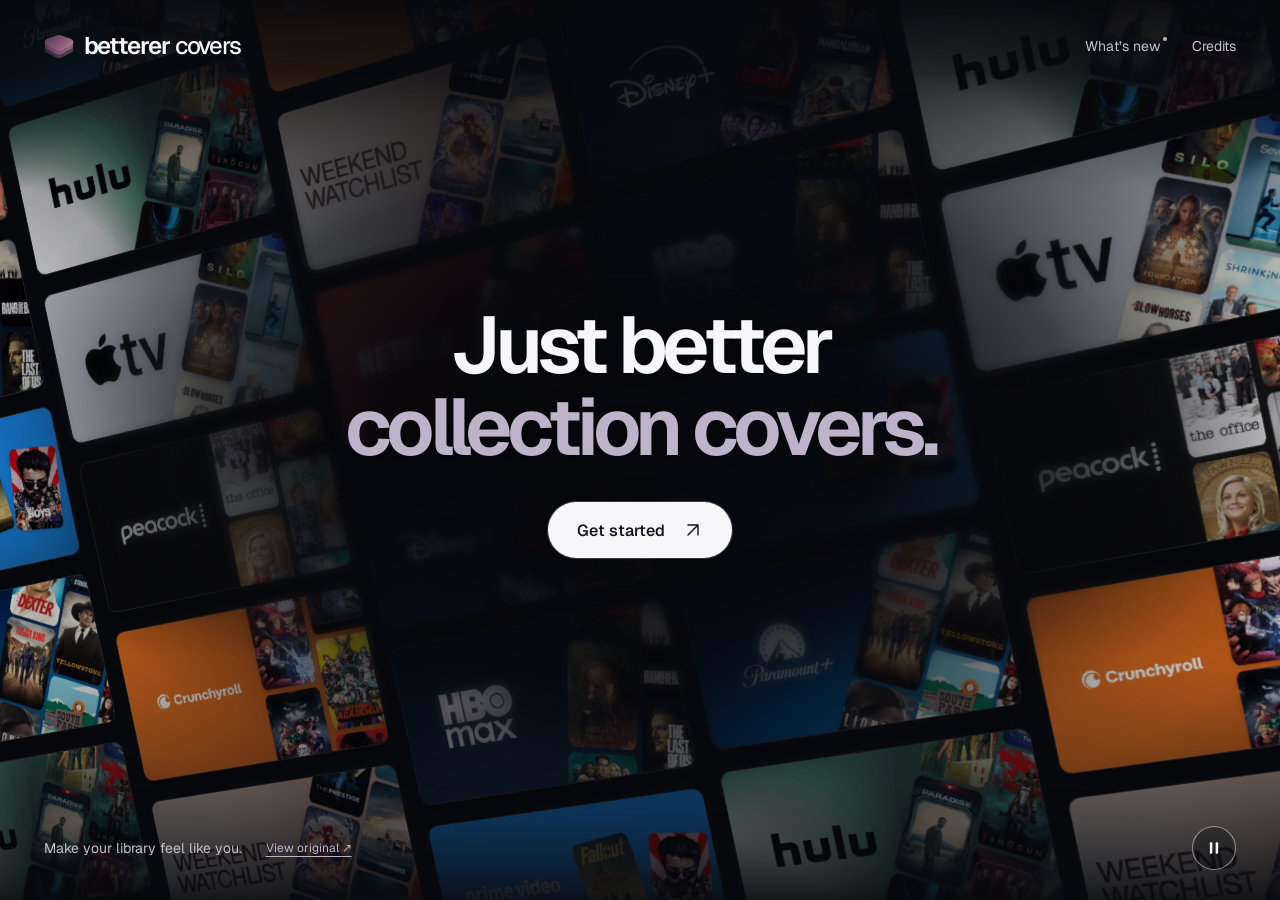
==== refined.html @ 9fd2be4a "Add separate refined poster backdrop for comparison" ====
<!doctype html>
<html lang="en">
<head>
  <meta charset="UTF-8">
  <meta name="viewport" content="width=device-width, initial-scale=1">
  <meta name="theme-color" content="#08090d">
  <meta name="description" content="Just better collection covers. Make your library feel like you.">
  <title>betterer covers — Refined backdrop</title>
  <link rel="icon" href="./assets/favicon.svg" type="image/svg+xml">
  <link rel="preload" href="./assets/geist.woff2" as="font" type="font/woff2" crossorigin>
  <link rel="stylesheet" href="./styles.css">
  <link rel="stylesheet" href="./refined.css">
  <script src="./app.js" defer></script>
</head>
<body data-lanes="6">
  <div class="backdrop" aria-hidden="true"><div class="wall" id="wall"></div></div>
  <div class="shade" aria-hidden="true"></div>
  <header class="header">
    <a class="brand" href="./" aria-label="betterer covers home"><img src="./assets/favicon.svg" alt="" width="30" height="30"><span>betterer <span class="brand-secondary">covers</span></span></a>
    <nav aria-label="Site navigation"><a href="https://dev.betterer.cc/changelog/">What’s new<span class="update-dot" aria-hidden="true"></span></a><a href="https://dev.betterer.cc/credits/">Credits</a></nav>
  </header>
  <main>
    <h1><span>Just better</span><span>collection covers.</span></h1>
    <a class="cta" href="https://dev.betterer.cc/create/">Get started<svg viewBox="0 0 24 24" fill="none" stroke="currentColor" stroke-width="1.7" stroke-linecap="round" stroke-linejoin="round" aria-hidden="true"><path d="M6 18 18 6M6 6h12v12"/></svg></a>
  </main>
  <footer><div class="footer-copy"><p>Make your library feel like you.</p><a class="compare-link" href="./">View original <span aria-hidden="true">↗</span></a></div><button class="motion-control" type="button" aria-label="Pause animation" aria-pressed="false" title="Pause animation"><svg class="pause-icon" viewBox="0 0 24 24" fill="currentColor" aria-hidden="true"><rect x="7" y="5" width="3" height="14" rx="1"/><rect x="14" y="5" width="3" height="14" rx="1"/></svg><svg class="play-icon" viewBox="0 0 24 24" fill="currentColor" aria-hidden="true"><path d="M8 5.5a.7.7 0 0 1 1.1-.6l10 6.5a.7.7 0 0 1 0 1.2l-10 6.5a.7.7 0 0 1-1.1-.6z"/></svg></button></footer>
</body>
</html>
---- styles.css ----
@font-face{font-family:Geist;src:url('./assets/geist.woff2') format('woff2');font-style:normal;font-weight:100 900;font-display:swap}
:root{color-scheme:dark;--ink:#08090d;--white:#f7f7fa;--lavender:#b7a5ef;--gutter:clamp(24px,3.4vw,56px)}
*{box-sizing:border-box}body{margin:0;background:var(--ink);color:var(--white);font-family:Geist,Arial,sans-serif;min-height:100svh;isolation:isolate;display:flex;flex-direction:column}a{color:inherit;text-decoration:none}button{font:inherit}a,button{-webkit-tap-highlight-color:transparent}a:focus-visible,button:focus-visible{outline:3px solid var(--lavender);outline-offset:7px}
.backdrop,.shade{position:fixed;inset:0;z-index:-2;overflow:hidden;pointer-events:none}.backdrop{perspective:1300px}.wall{position:absolute;left:50%;top:50%;width:max(150vw,1600px);height:170vh;display:grid;grid-template-columns:repeat(5,1fr);gap:22px;transform:translate(calc(-50% + var(--mx,0px)),calc(-50% + var(--my,0px))) rotate(-12deg) rotateY(-14deg);transition:transform 1.5s cubic-bezier(.16,1,.3,1);opacity:.83;animation:wall-arrive 1.8s ease-out both}.lane{min-width:0;align-self:start;animation:drift var(--duration,100s) linear infinite;will-change:transform}.lane:nth-child(even){animation-direction:reverse}.poster-set{display:grid;gap:22px;padding-bottom:22px}.poster{display:block;width:100%;height:auto;aspect-ratio:16/9;object-fit:cover;border-radius:11px;border:1px solid #ffffff26;box-shadow:0 18px 32px #0007}.lane:nth-child(2){margin-top:-120px}.lane:nth-child(3){margin-top:-240px}.lane:nth-child(4){margin-top:-60px}.lane:nth-child(5){margin-top:-180px}
.shade{z-index:-1;background:radial-gradient(ellipse 46% 43% at 50% 48%,#08090dfc 5%,#08090def 38%,#08090d92 72%,transparent 100%),linear-gradient(180deg,#08090dba 0%,#08090d1a 23%,#08090d08 71%,#08090ddb 100%)}
.header{display:flex;align-items:center;justify-content:space-between;gap:24px;padding:30px var(--gutter);z-index:1}.brand{display:flex;align-items:center;gap:10px;white-space:nowrap;font-size:24px;font-weight:620;letter-spacing:-1.1px}.brand-secondary{font-weight:480}.brand img{width:30px;height:30px}.header nav{display:flex;align-items:center;gap:32px;font-size:14px;color:#c3c2cc}.header nav a{position:relative;transition:color .2s}.header nav a:hover{color:white}.update-dot{position:absolute;right:-7px;top:0;width:4px;height:4px;border-radius:50%;background:var(--lavender)}
main{flex:1;display:flex;flex-direction:column;align-items:center;justify-content:center;text-align:center;padding:75px 20px 110px;min-height:420px}h1{margin:0;font-weight:640;font-size:clamp(52px,6.25vw,100px);line-height:1.03;letter-spacing:-.065em;text-shadow:0 4px 40px #08090d88}h1 span{display:block;animation:reveal 1s cubic-bezier(.16,1,.3,1) both}h1 span:last-child{color:var(--lavender);animation-delay:100ms}.cta{margin-top:34px;display:inline-flex;align-items:center;justify-content:center;gap:18px;min-height:56px;padding:0 29px;border-radius:40px;background:var(--white);color:#14131b;font-size:16px;font-weight:550;box-shadow:0 0 0 1px #fff3,0 6px 32px #0003;transition:transform .3s,box-shadow .3s;animation:reveal 1s 200ms cubic-bezier(.16,1,.3,1) both}.cta svg{width:20px;height:20px;transition:transform .3s}.cta:hover{transform:translateY(-3px);box-shadow:0 0 32px #d2c0ff30,0 10px 32px #0006}.cta:hover svg{transform:translate(2px,-2px)}.cta:active{transform:translateY(0)}
footer{display:flex;align-items:center;justify-content:space-between;padding:20px var(--gutter) 30px;gap:20px}footer p{font-size:14px;color:#c3c2cc;margin:0}.motion-control{width:44px;height:44px;display:grid;place-items:center;padding:10px;border:1px solid #ffffff80;border-radius:50%;background:#08090d55;color:var(--white);cursor:pointer;transition:background .2s,border-color .2s}.motion-control:hover{background:#ffffff15;border-color:white}.motion-control svg{width:20px;height:20px}.play-icon{display:none}body[data-paused='true'] .pause-icon{display:none}body[data-paused='true'] .play-icon{display:block}body[data-paused='true'] .lane,body[data-hidden='true'] .lane{animation-play-state:paused}
@keyframes drift{from{transform:translateY(0)}to{transform:translateY(-50%)}}@keyframes reveal{from{opacity:0;filter:blur(8px);translate:0 18px}to{opacity:1;filter:blur(0);translate:0 0}}@keyframes wall-arrive{from{opacity:0;scale:1.04}to{opacity:.83;scale:1}}
@media(min-width:1600px){.wall{width:140vw}}@media(max-width:700px){.header{padding-top:24px;gap:16px}.brand{font-size:19px;gap:7px;letter-spacing:-.8px}.brand img{width:24px;height:24px}.header nav{font-size:12px;gap:20px}.wall{width:1250px;gap:16px;height:140vh}.poster-set{gap:16px;padding-bottom:16px}.poster{border-radius:8px}.shade{background:radial-gradient(ellipse 95% 40% at 50% 47%,#08090dfc 4%,#08090de8 42%,#08090d66 80%,transparent 100%),linear-gradient(180deg,#08090dc4,#08090d26 25%,#08090d26 75%,#08090ddd)}main{padding:80px 20px 110px}h1{font-size:clamp(38px,7.8vw,54px);letter-spacing:-.065em}.cta{margin-top:29px;min-height:52px;font-size:15px}footer{padding-bottom:24px}footer p{font-size:12px}}
@media(max-width:360px){.header nav{gap:14px;font-size:11px}.brand{font-size:17px}:root{--gutter:18px}h1{font-size:35px}}@media(max-height:560px) and (min-width:701px){main{min-height:280px;padding:30px 20px}h1{font-size:60px}.header{padding-top:20px;padding-bottom:20px}}
@media(prefers-reduced-motion:reduce){*,*::before,*::after{scroll-behavior:auto!important;transition:none!important}h1 span,.cta,.wall{animation:none}.lane{animation-play-state:paused}body[data-paused='false'] .lane{animation-play-state:running}}
---- refined.css ----
/* V2 overrides are isolated so the original page keeps its existing design. */
:root {
  --lavender: #bdb4cc;
}

.wall {
  grid-template-columns: repeat(6, 1fr);
  gap: 20px;
}

.lane {
  animation-duration: calc(var(--duration, 100s) * 1.85);
}

.lane:nth-child(6) {
  margin-top: -140px;
}

/* Blur only the center. The outer artwork remains crisp. */
.shade::before {
  content: '';
  position: absolute;
  inset: 0;
  backdrop-filter: blur(5px);
  -webkit-backdrop-filter: blur(5px);
  mask-image: radial-gradient(ellipse 48% 42% at 50% 48%, #000 12%, #000b 48%, transparent 100%);
  -webkit-mask-image: radial-gradient(ellipse 48% 42% at 50% 48%, #000 12%, #000b 48%, transparent 100%);
}

.shade {
  background:
    radial-gradient(ellipse 57% 48% at 50% 47%, #08090d 8%, #08090df5 35%, #08090db5 60%, #08090d20 88%, transparent 100%),
    linear-gradient(180deg, #08090dfa 0%, #08090ddb 8%, #08090d44 21%, transparent 32%, transparent 73%, #08090ded 100%);
}

.footer-copy {
  display: flex;
  align-items: center;
  gap: 24px;
}

.compare-link {
  font-size: 12px;
  color: #bdb4cc;
  text-decoration: underline;
  text-underline-offset: 4px;
  transition: color 200ms;
}

.compare-link:hover {
  color: #fff;
}

@media (max-width: 700px) {
  .wall { gap: 16px; }
  .shade {
    background:
      radial-gradient(ellipse 108% 42% at 50% 47%, #08090dfc 10%, #08090df0 40%, #08090da6 64%, transparent 100%),
      linear-gradient(180deg, #08090dfa 0%, #08090dc9 9%, #08090d20 25%, #08090d10 72%, #08090ded 100%);
  }
  .shade::before {
    backdrop-filter: blur(3px);
    -webkit-backdrop-filter: blur(3px);
    mask-image: radial-gradient(ellipse 105% 40% at 50% 47%, #000 12%, #000a 48%, transparent 100%);
    -webkit-mask-image: radial-gradient(ellipse 105% 40% at 50% 47%, #000 12%, #000a 48%, transparent 100%);
  }
  .footer-copy { flex-direction: column; align-items: flex-start; gap: 10px; }
}
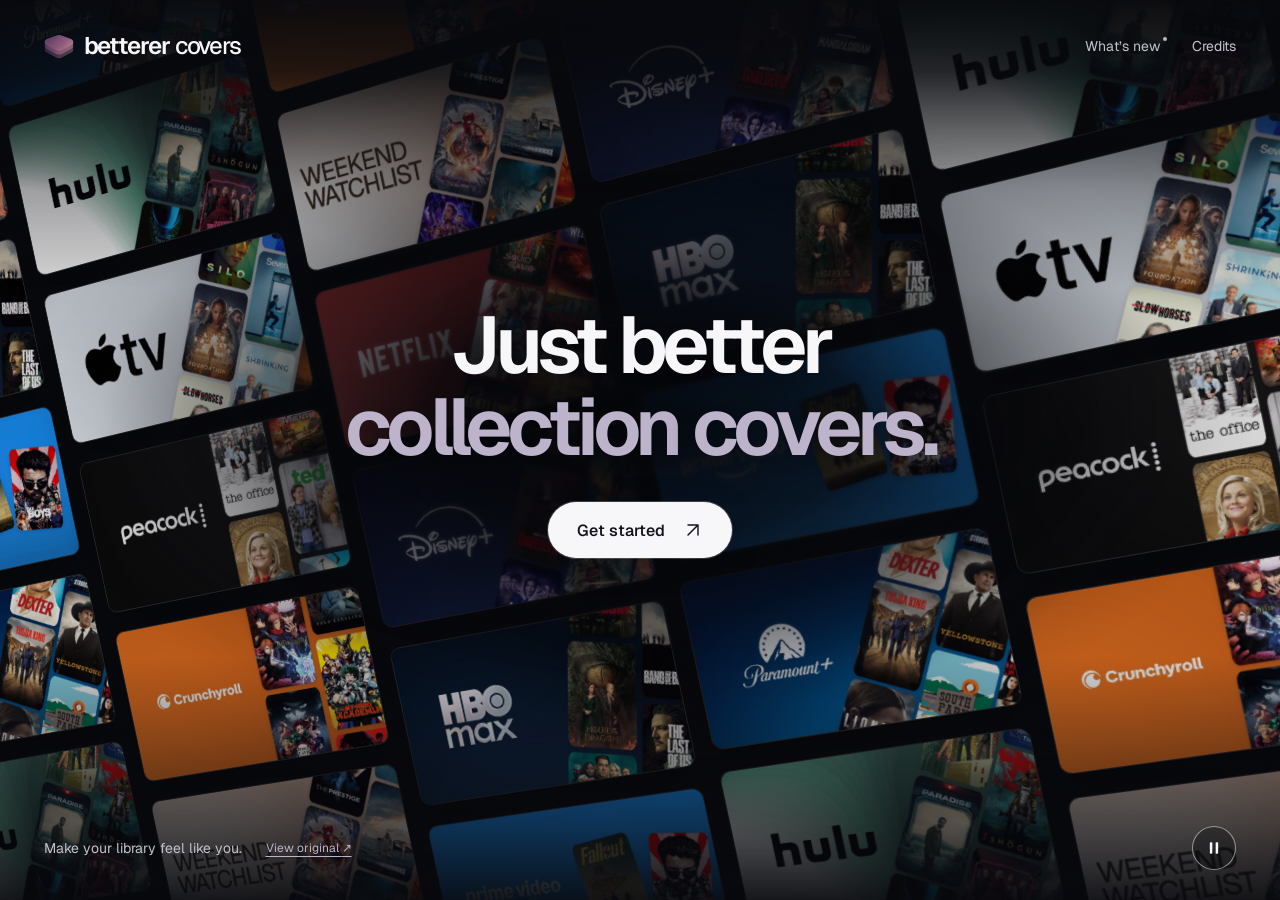
==== commit a7494600: "Rotate paired feature words in refined headline" ====
--- a/refined.html
+++ b/refined.html
@@ -11,6 +11,7 @@
   <link rel="stylesheet" href="./styles.css">
   <link rel="stylesheet" href="./refined.css">
   <script src="./app.js" defer></script>
+  <script src="./headline.js" defer></script>
 </head>
 <body data-lanes="6">
   <div class="backdrop" aria-hidden="true"><div class="wall" id="wall"></div></div>
@@ -20,7 +21,7 @@
     <nav aria-label="Site navigation"><a href="https://dev.betterer.cc/changelog/">What’s new<span class="update-dot" aria-hidden="true"></span></a><a href="https://dev.betterer.cc/credits/">Credits</a></nav>
   </header>
   <main>
-    <h1><span>Just better</span><span>collection covers.</span></h1>
+    <h1 aria-label="Just better collection covers."><span>Just better</span><span class="flip-line" aria-hidden="true">collection covers.</span></h1>
     <a class="cta" href="https://dev.betterer.cc/create/">Get started<svg viewBox="0 0 24 24" fill="none" stroke="currentColor" stroke-width="1.7" stroke-linecap="round" stroke-linejoin="round" aria-hidden="true"><path d="M6 18 18 6M6 6h12v12"/></svg></a>
   </main>
   <footer><div class="footer-copy"><p>Make your library feel like you.</p><a class="compare-link" href="./">View original <span aria-hidden="true">↗</span></a></div><button class="motion-control" type="button" aria-label="Pause animation" aria-pressed="false" title="Pause animation"><svg class="pause-icon" viewBox="0 0 24 24" fill="currentColor" aria-hidden="true"><rect x="7" y="5" width="3" height="14" rx="1"/><rect x="14" y="5" width="3" height="14" rx="1"/></svg><svg class="play-icon" viewBox="0 0 24 24" fill="currentColor" aria-hidden="true"><path d="M8 5.5a.7.7 0 0 1 1.1-.6l10 6.5a.7.7 0 0 1 0 1.2l-10 6.5a.7.7 0 0 1-1.1-.6z"/></svg></button></footer>
--- a/refined.css
+++ b/refined.css
@@ -21,15 +21,15 @@
   content: '';
   position: absolute;
   inset: 0;
-  backdrop-filter: blur(5px);
-  -webkit-backdrop-filter: blur(5px);
-  mask-image: radial-gradient(ellipse 48% 42% at 50% 48%, #000 12%, #000b 48%, transparent 100%);
-  -webkit-mask-image: radial-gradient(ellipse 48% 42% at 50% 48%, #000 12%, #000b 48%, transparent 100%);
+  backdrop-filter: blur(2px);
+  -webkit-backdrop-filter: blur(2px);
+  mask-image: radial-gradient(ellipse 36% 28% at 50% 47%, #000 6%, #0008 35%, transparent 100%);
+  -webkit-mask-image: radial-gradient(ellipse 36% 28% at 50% 47%, #000 6%, #0008 35%, transparent 100%);
 }
 
 .shade {
   background:
-    radial-gradient(ellipse 57% 48% at 50% 47%, #08090d 8%, #08090df5 35%, #08090db5 60%, #08090d20 88%, transparent 100%),
+    radial-gradient(ellipse 48% 37% at 50% 47%, #08090df5 8%, #08090ddd 35%, #08090d80 60%, #08090d10 88%, transparent 100%),
     linear-gradient(180deg, #08090dfa 0%, #08090ddb 8%, #08090d44 21%, transparent 32%, transparent 73%, #08090ded 100%);
 }
 
@@ -55,14 +55,65 @@
   .wall { gap: 16px; }
   .shade {
     background:
-      radial-gradient(ellipse 108% 42% at 50% 47%, #08090dfc 10%, #08090df0 40%, #08090da6 64%, transparent 100%),
+      radial-gradient(ellipse 95% 33% at 50% 47%, #08090df5 10%, #08090dd9 40%, #08090d80 64%, transparent 100%),
       linear-gradient(180deg, #08090dfa 0%, #08090dc9 9%, #08090d20 25%, #08090d10 72%, #08090ded 100%);
   }
   .shade::before {
-    backdrop-filter: blur(3px);
-    -webkit-backdrop-filter: blur(3px);
-    mask-image: radial-gradient(ellipse 105% 40% at 50% 47%, #000 12%, #000a 48%, transparent 100%);
-    -webkit-mask-image: radial-gradient(ellipse 105% 40% at 50% 47%, #000 12%, #000a 48%, transparent 100%);
+    backdrop-filter: blur(1px);
+    -webkit-backdrop-filter: blur(1px);
+    mask-image: radial-gradient(ellipse 80% 27% at 50% 47%, #000 6%, #0006 35%, transparent 100%);
+    -webkit-mask-image: radial-gradient(ellipse 80% 27% at 50% 47%, #000 6%, #0006 35%, transparent 100%);
   }
   .footer-copy { flex-direction: column; align-items: flex-start; gap: 10px; }
 }
+
+/* Every phrase occupies the same grid cell, reserving the widest phrase's width. */
+h1 .flip-line {
+  display: inline-grid;
+  perspective: 900px;
+  vertical-align: top;
+}
+
+h1 .word-pair {
+  grid-area: 1 / 1;
+  display: block;
+  visibility: hidden;
+  white-space: nowrap;
+  color: inherit;
+  animation: none;
+}
+
+h1 .word-pair[data-active='true'],
+h1 .word-pair.leaving {
+  visibility: visible;
+}
+
+h1 .flip-word {
+  display: inline-block;
+  color: inherit;
+  animation: none;
+  transform-origin: 50% 55%;
+  backface-visibility: hidden;
+}
+
+h1 .leaving .flip-word {
+  animation: word-flip-out 280ms cubic-bezier(.55, 0, 1, .45) both;
+}
+
+h1 .entering .flip-word {
+  animation: word-flip-in 380ms 280ms cubic-bezier(.16, 1, .3, 1) both;
+}
+
+@keyframes word-flip-out {
+  from { transform: rotateX(0) translateY(0); opacity: 1; }
+  to { transform: rotateX(-80deg) translateY(-.12em); opacity: 0; }
+}
+
+@keyframes word-flip-in {
+  from { transform: rotateX(80deg) translateY(.12em); opacity: 0; }
+  to { transform: rotateX(0) translateY(0); opacity: 1; }
+}
+
+@media (prefers-reduced-motion: reduce) {
+  h1 .leaving .flip-word, h1 .entering .flip-word { animation: none; }
+}
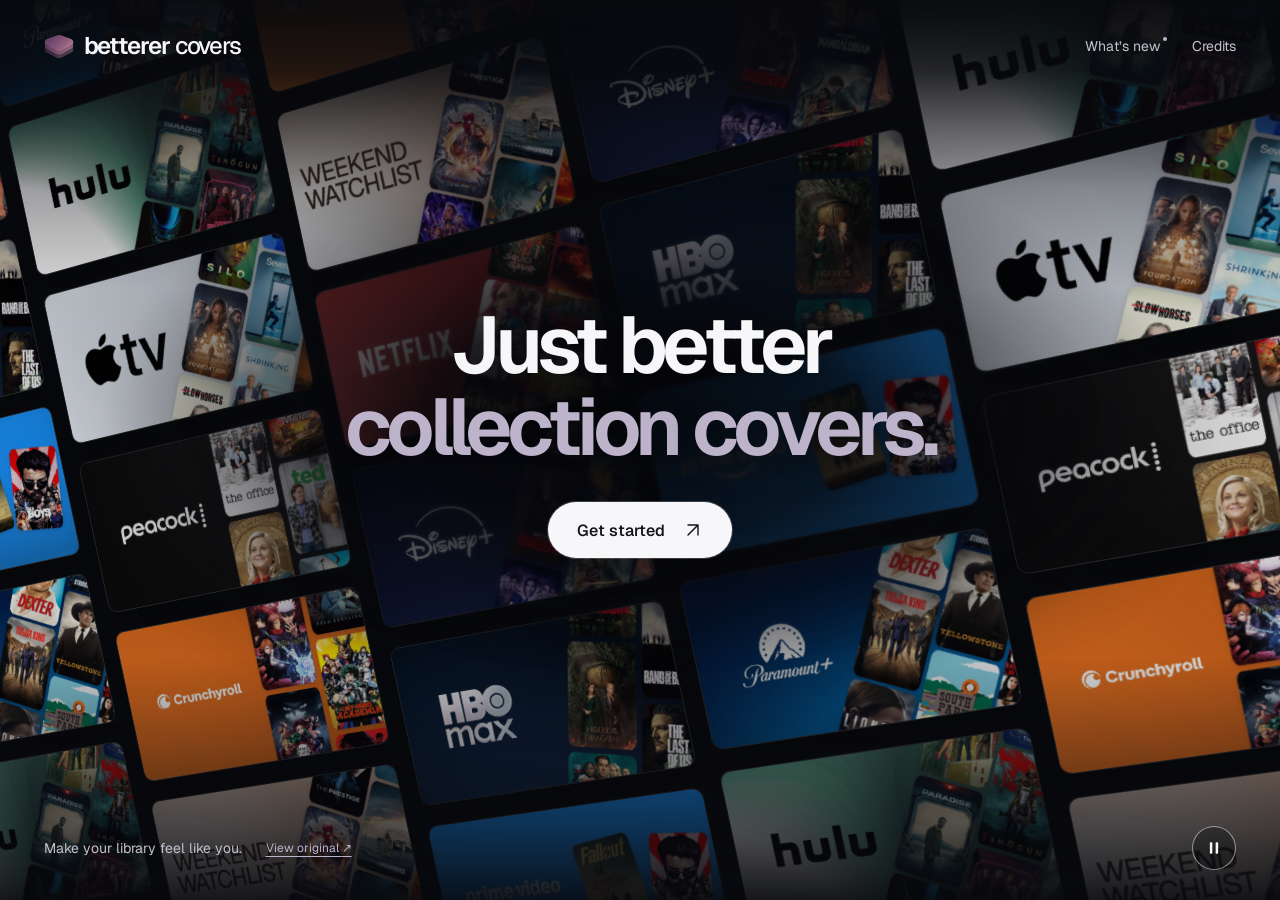
==== commit 2b7dc658: "Refresh cached headline script after wording update" ====
--- a/refined.html
+++ b/refined.html
@@ -11,7 +11,7 @@
   <link rel="stylesheet" href="./styles.css">
   <link rel="stylesheet" href="./refined.css">
   <script src="./app.js" defer></script>
-  <script src="./headline.js" defer></script>
+  <script src="./headline.js?v=1af1603" defer></script>
 </head>
 <body data-lanes="6">
   <div class="backdrop" aria-hidden="true"><div class="wall" id="wall"></div></div>
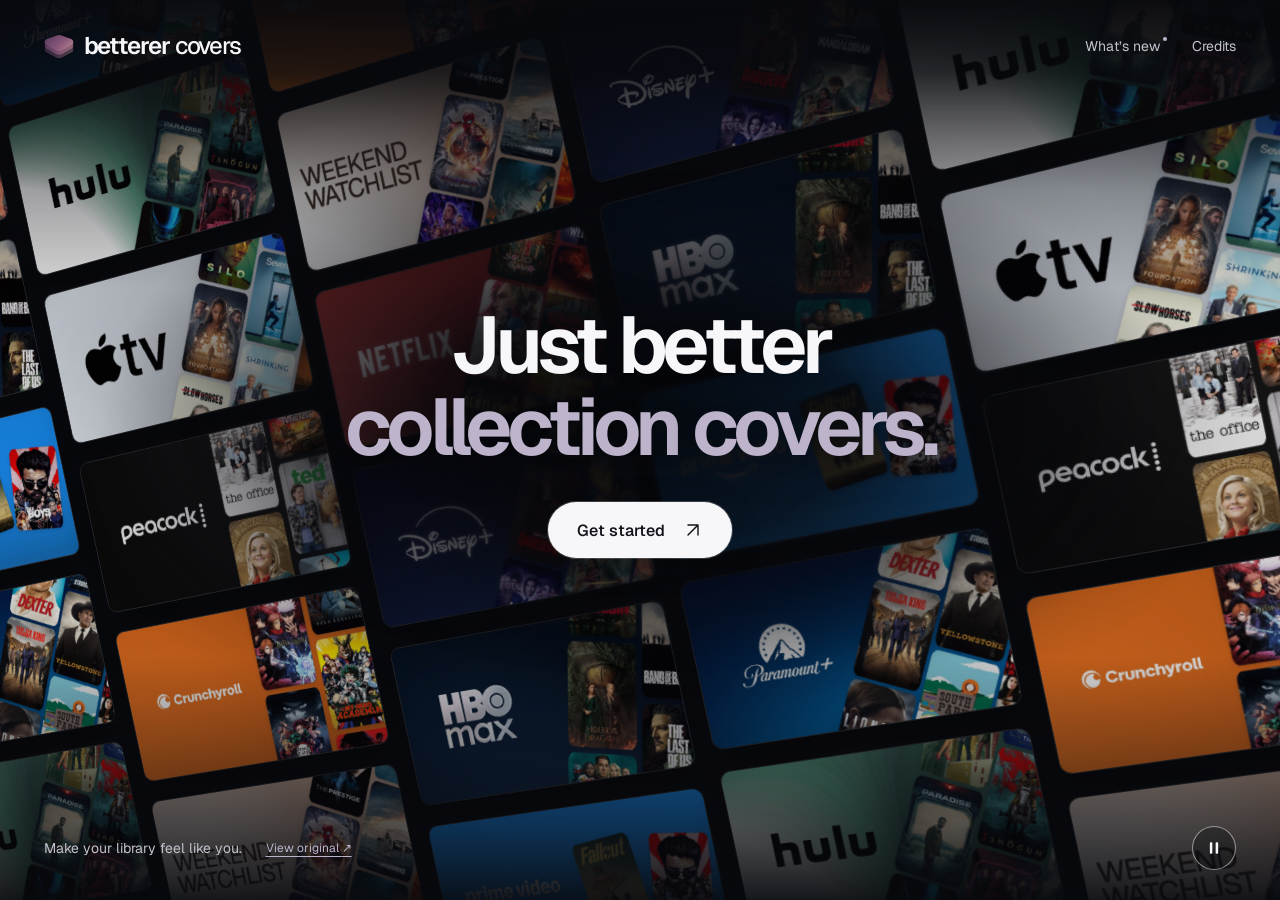
==== commit df8aba5f: "Prevent stacked mobile headline with stale animation CSS" ====
--- a/refined.html
+++ b/refined.html
@@ -9,9 +9,9 @@
   <link rel="icon" href="./assets/favicon.svg" type="image/svg+xml">
   <link rel="preload" href="./assets/geist.woff2" as="font" type="font/woff2" crossorigin>
   <link rel="stylesheet" href="./styles.css">
-  <link rel="stylesheet" href="./refined.css">
+  <link rel="stylesheet" href="./refined.css?v=headline-mobile-2">
   <script src="./app.js" defer></script>
-  <script src="./headline.js?v=1af1603" defer></script>
+  <script src="./headline.js?v=headline-mobile-2" defer></script>
 </head>
 <body data-lanes="6">
   <div class="backdrop" aria-hidden="true"><div class="wall" id="wall"></div></div>
